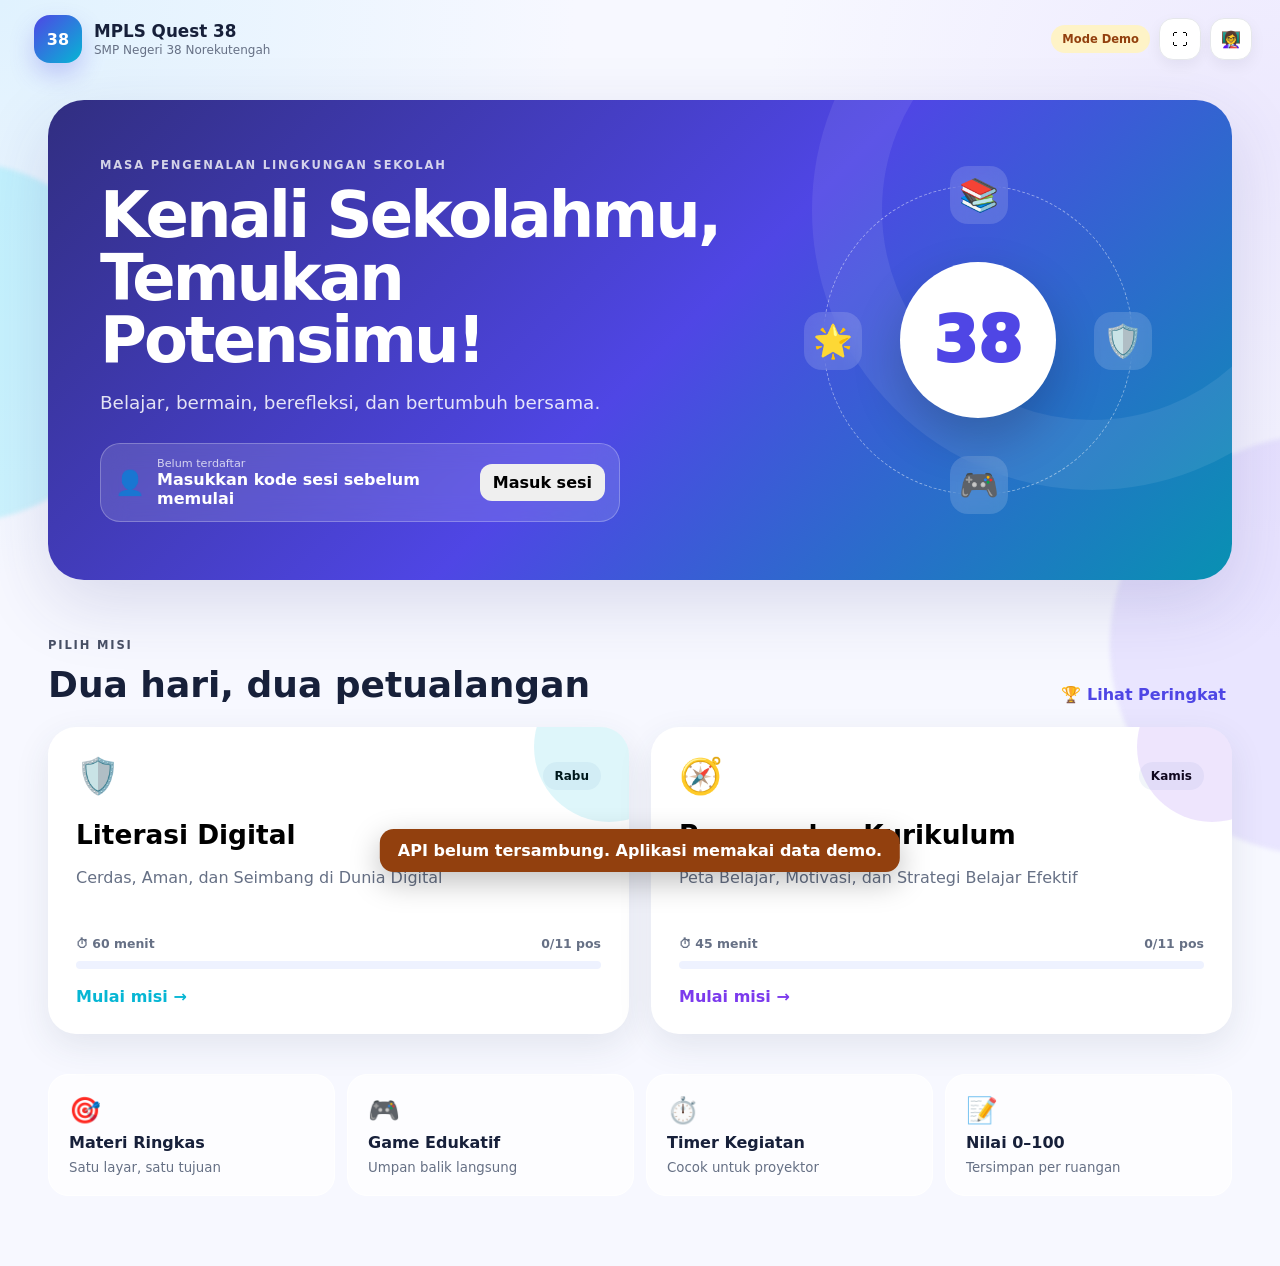
==== index.html @ 8d7bd245 "Add files via upload" ====
<!doctype html>
<html lang="id">
<head>
  <meta charset="utf-8">
  <meta name="viewport" content="width=device-width,initial-scale=1,viewport-fit=cover">
  <meta name="theme-color" content="#4f46e5">
  <meta name="description" content="Aplikasi interaktif MPLS: Literasi Digital dan Pengenalan Kurikulum.">
  <title>MPLS Quest 38</title>
  <link rel="manifest" href="./manifest.webmanifest">
  <link rel="stylesheet" href="./assets/style.css">
</head>
<body>
  <div class="ambient ambient-one"></div><div class="ambient ambient-two"></div>
  <header class="topbar">
    <button class="brand" id="homeButton" aria-label="Kembali ke beranda">
      <span class="brand-mark">38</span>
      <span><strong id="brandTitle">MPLS Quest 38</strong><small id="brandSchool">SMP Negeri 38</small></span>
    </button>
    <nav class="top-actions" aria-label="Aksi aplikasi">
      <span id="connectionBadge" class="connection demo">Mode Demo</span>
      <button class="icon-btn" id="fullscreenButton" title="Layar penuh" aria-label="Layar penuh">⛶</button>
      <button class="icon-btn" id="teacherButton" title="Panel guru" aria-label="Panel guru">👩‍🏫</button>
    </nav>
  </header>

  <main id="app" class="app-shell" aria-live="polite"></main>

  <aside id="timerDock" class="timer-dock hidden" aria-label="Timer kegiatan">
    <div><small>TIMER</small><strong id="timerDisplay">00:00</strong></div>
    <button id="timerToggle" class="timer-btn">Mulai</button>
    <button id="timerReset" class="timer-btn ghost">Ulang</button>
    <button id="timerClose" class="timer-close" aria-label="Tutup timer">×</button>
  </aside>

  <div id="modal" class="modal-backdrop hidden" role="dialog" aria-modal="true">
    <section class="modal-card">
      <button class="modal-close" id="modalClose" aria-label="Tutup">×</button>
      <div id="modalContent"></div>
    </section>
  </div>

  <div id="toast" class="toast hidden" role="status"></div>

  <script src="./js/config.js"></script>
  <script src="./js/fallback-data.js"></script>
  <script src="./js/api.js"></script>
  <script src="./js/app.js"></script>
</body>
</html>
---- assets/style.css ----
:root{--ink:#17203a;--muted:#667085;--paper:#f7f8ff;--white:#fff;--primary:#4f46e5;--cyan:#06b6d4;--orange:#f59e0b;--pink:#ec4899;--green:#10b981;--red:#ef4444;--violet:#7c3aed;--shadow:0 24px 70px rgba(48,46,129,.15);--radius:28px}*{box-sizing:border-box}html{scroll-behavior:smooth}body{margin:0;min-height:100vh;font-family:Inter,Poppins,ui-sans-serif,system-ui,-apple-system,"Segoe UI",sans-serif;color:var(--ink);background:radial-gradient(circle at 0 0,#e0f2fe 0,transparent 32%),radial-gradient(circle at 100% 10%,#ede9fe 0,transparent 30%),var(--paper);overflow-x:hidden}.ambient{position:fixed;border-radius:999px;filter:blur(2px);opacity:.28;pointer-events:none;z-index:-1}.ambient-one{width:360px;height:360px;background:#67e8f9;top:18%;left:-220px}.ambient-two{width:420px;height:420px;background:#c4b5fd;right:-250px;bottom:5%}button,input,textarea,select{font:inherit}.topbar{height:78px;max-width:1280px;margin:auto;padding:12px 28px;display:flex;align-items:center;justify-content:space-between;position:relative;z-index:10}.brand{border:0;background:transparent;display:flex;align-items:center;gap:12px;color:var(--ink);cursor:pointer;text-align:left}.brand-mark{display:grid;place-items:center;width:48px;height:48px;border-radius:16px;background:linear-gradient(135deg,#4f46e5,#06b6d4);color:#fff;font-weight:900;box-shadow:0 12px 25px rgba(79,70,229,.25)}.brand strong,.brand small{display:block}.brand strong{font-size:1.05rem}.brand small{color:var(--muted);font-size:.75rem;margin-top:2px}.top-actions{display:flex;align-items:center;gap:9px}.icon-btn{width:42px;height:42px;border-radius:14px;border:1px solid #e5e7eb;background:#fff;cursor:pointer;box-shadow:0 6px 16px rgba(15,23,42,.06)}.connection{padding:7px 11px;border-radius:999px;font-size:.72rem;font-weight:800}.connection.live{background:#d1fae5;color:#047857}.connection.demo{background:#fef3c7;color:#92400e}.app-shell{max-width:1240px;margin:auto;padding:22px 28px 70px}.hero{min-height:480px;border-radius:36px;padding:52px;display:grid;grid-template-columns:1.25fr .75fr;align-items:center;background:linear-gradient(135deg,#312e81 0%,#4f46e5 52%,#0891b2 100%);color:#fff;box-shadow:var(--shadow);position:relative;overflow:hidden}.hero:before{content:"";position:absolute;width:420px;height:420px;border:70px solid rgba(255,255,255,.08);border-radius:50%;right:-140px;top:-170px}.hero-copy{position:relative;z-index:2}.eyebrow{display:block;font-size:.72rem;letter-spacing:.16em;font-weight:900;opacity:.78;margin-bottom:12px}.hero h1{font-size:clamp(2.5rem,5vw,5rem);line-height:.98;max-width:740px;margin:0 0 20px;letter-spacing:-.045em}.hero-copy>p{font-size:1.15rem;opacity:.86;max-width:620px}.student-chip{margin-top:30px;max-width:520px;display:flex;align-items:center;gap:12px;padding:13px 14px;background:rgba(255,255,255,.13);border:1px solid rgba(255,255,255,.25);border-radius:20px;backdrop-filter:blur(12px)}.student-chip>span{font-size:1.5rem}.student-chip div{flex:1}.student-chip small,.student-chip strong{display:block}.student-chip small{opacity:.75;font-size:.7rem}.student-chip button{border:0;border-radius:12px;padding:9px 13px;font-weight:800;cursor:pointer}.hero-orbit{width:310px;height:310px;border:1px dashed rgba(255,255,255,.45);border-radius:50%;position:relative;margin:auto;animation:float 5s ease-in-out infinite}.orbit-core{position:absolute;inset:76px;display:grid;place-items:center;border-radius:50%;background:#fff;color:#4f46e5;font-size:4rem;font-weight:1000;box-shadow:0 20px 50px rgba(0,0,0,.2)}.hero-orbit>span{position:absolute;font-size:2rem;background:rgba(255,255,255,.15);width:58px;height:58px;display:grid;place-items:center;border-radius:18px;backdrop-filter:blur(8px)}.hero-orbit>span:nth-child(1){top:-20px;left:126px}.hero-orbit>span:nth-child(2){right:-20px;top:126px}.hero-orbit>span:nth-child(3){bottom:-20px;left:126px}.hero-orbit>span:nth-child(4){left:-20px;top:126px}@keyframes float{50%{transform:translateY(-10px) rotate(2deg)}}.section-block{padding:58px 0 30px}.section-heading{display:flex;align-items:end;justify-content:space-between;gap:20px;margin-bottom:22px}.section-heading h2{font-size:2.25rem;margin:0}.text-btn,.back-btn{border:0;background:transparent;font-weight:850;color:var(--primary);cursor:pointer}.session-grid{display:grid;grid-template-columns:repeat(2,minmax(0,1fr));gap:22px}.session-card{position:relative;border:0;text-align:left;padding:28px;border-radius:28px;background:#fff;box-shadow:0 12px 35px rgba(51,65,85,.1);cursor:pointer;transition:.25s transform,.25s box-shadow;overflow:hidden}.session-card:after{content:"";position:absolute;width:150px;height:150px;border-radius:50%;background:var(--card-accent,#c4b5fd);opacity:.13;right:-55px;top:-55px}.session-card:hover{transform:translateY(-7px);box-shadow:0 24px 50px rgba(51,65,85,.16)}.session-top{display:flex;justify-content:space-between;align-items:center}.session-icon{font-size:2.2rem}.day-pill{padding:7px 12px;background:#f1f5f9;border-radius:999px;font-weight:850;font-size:.75rem}.session-card h3{font-size:1.65rem;margin:22px 0 7px}.session-card p{color:var(--muted);min-height:48px;line-height:1.55}.session-meta{display:flex;justify-content:space-between;color:var(--muted);font-size:.78rem;font-weight:750;margin-top:22px}.progress{height:8px;background:#eef2ff;border-radius:999px;overflow:hidden;margin:10px 0 18px}.progress i,.quiz-progress i{display:block;height:100%;background:var(--card-accent,var(--primary));border-radius:999px}.card-cta{font-weight:900;color:var(--card-accent,var(--primary))}.accent-cyan{--card-accent:#06b6d4}.accent-violet{--card-accent:#7c3aed}.accent-blue{--card-accent:#3b82f6}.accent-orange{--card-accent:#f59e0b}.accent-pink{--card-accent:#ec4899}.accent-green{--card-accent:#10b981}.accent-red{--card-accent:#ef4444}.feature-strip{display:grid;grid-template-columns:repeat(4,1fr);gap:12px;margin-top:10px}.feature-strip article{background:rgba(255,255,255,.72);border:1px solid #fff;padding:20px;border-radius:20px}.feature-strip article span{font-size:1.6rem}.feature-strip strong,.feature-strip small{display:block;margin-top:8px}.feature-strip small{color:var(--muted)}.session-header{padding:30px 34px;border-radius:28px;background:linear-gradient(135deg,#fff,rgba(255,255,255,.65));border:1px solid #fff;box-shadow:0 14px 40px rgba(51,65,85,.09);display:grid;grid-template-columns:130px 1fr 100px;align-items:center;gap:25px;border-left:8px solid var(--card-accent)}.session-header h1{margin:0;font-size:2.4rem}.session-header p{margin:8px 0 0;color:var(--muted)}.session-score{text-align:right}.session-score small,.session-score strong{display:block}.session-score strong{font-size:2rem;color:var(--card-accent)}.journey-layout{display:grid;grid-template-columns:250px 1fr;gap:28px;margin-top:28px}.step-rail{display:flex;flex-direction:column;gap:8px;max-height:calc(100vh - 170px);overflow:auto;padding-right:8px;position:sticky;top:90px;align-self:start}.rail-step{border:0;background:transparent;display:grid;grid-template-columns:34px 1fr;align-items:center;gap:10px;text-align:left;color:var(--muted);cursor:pointer;padding:7px;border-radius:13px}.rail-step span{width:32px;height:32px;display:grid;place-items:center;border-radius:12px;background:#e2e8f0;font-weight:900}.rail-step small{white-space:nowrap;overflow:hidden;text-overflow:ellipsis}.rail-step.active{background:#fff;color:var(--ink);font-weight:850;box-shadow:0 7px 22px rgba(51,65,85,.08)}.rail-step.active span{background:var(--primary);color:#fff}.rail-step.done span{background:#d1fae5;color:#047857}.content-card{min-height:520px;background:#fff;border-radius:32px;padding:42px;box-shadow:var(--shadow);border-top:9px solid var(--card-accent);position:relative;overflow:hidden}.content-card:after{content:"";position:absolute;width:260px;height:260px;border-radius:50%;background:var(--card-accent);opacity:.055;right:-120px;bottom:-120px}.content-kicker{display:flex;align-items:center;gap:12px;color:var(--card-accent);font-size:.72rem;letter-spacing:.13em;font-weight:900}.content-icon{font-size:2rem}.duration-btn{margin-left:auto;border:0;background:#f8fafc;border-radius:12px;padding:9px 12px;color:var(--muted);cursor:pointer;letter-spacing:0;font-weight:800}.content-card h2{font-size:clamp(2rem,4vw,3.5rem);letter-spacing:-.035em;margin:26px 0 22px;max-width:850px}.content-body{font-size:1.08rem;line-height:1.75;color:#344054;max-width:900px;position:relative;z-index:2}.content-body ul{padding-left:1.2em;display:grid;gap:12px}.content-body li::marker{color:var(--card-accent)}.definition{padding:12px 14px;border-radius:14px;background:#f8fafc}.primary-action,.secondary-action{display:inline-flex;align-items:center;justify-content:center;gap:10px;border:0;border-radius:16px;padding:14px 19px;font-weight:900;cursor:pointer;text-decoration:none}.primary-action{background:linear-gradient(135deg,var(--card-accent,var(--primary)),var(--primary));color:#fff;box-shadow:0 12px 25px rgba(79,70,229,.2);margin-top:24px}.secondary-action{background:#eef2ff;color:#4338ca;margin-top:15px}.step-nav{display:flex;justify-content:space-between;align-items:center;padding:20px 6px}.step-nav button{border:1px solid #e2e8f0;background:#fff;border-radius:14px;padding:11px 16px;font-weight:850;cursor:pointer}.step-nav button:last-child{background:var(--primary);color:#fff}.step-nav button:disabled{opacity:.35;cursor:not-allowed}.step-nav span{font-size:.78rem;color:var(--muted)}.modal-backdrop{position:fixed;inset:0;background:rgba(15,23,42,.62);backdrop-filter:blur(9px);display:grid;place-items:center;padding:20px;z-index:50}.hidden{display:none!important}.modal-card{position:relative;width:min(760px,100%);max-height:90vh;overflow:auto;background:#fff;border-radius:30px;padding:36px;box-shadow:0 30px 100px rgba(0,0,0,.3)}.modal-close{position:absolute;right:16px;top:14px;width:38px;height:38px;border:0;border-radius:12px;background:#f1f5f9;font-size:1.5rem;cursor:pointer}.modal-card h2{font-size:2rem;margin:5px 0 12px}.modal-card p{color:var(--muted);line-height:1.6}.form-stack{display:grid;gap:16px;margin-top:22px}.form-stack label{display:grid;gap:7px;font-weight:800;font-size:.88rem}.form-stack input,.form-stack textarea,.form-stack select{width:100%;border:1px solid #dbe2ea;border-radius:14px;padding:12px 13px;color:var(--ink);background:#fff}.form-stack input:focus,.form-stack textarea:focus,.form-stack select:focus{outline:3px solid #c7d2fe;border-color:#6366f1}.form-stack .primary-action{width:100%}.prompt-display{font-size:clamp(1.5rem,4vw,2.5rem);font-weight:850;line-height:1.25;padding:34px;border-radius:24px;background:linear-gradient(135deg,#eef2ff,#ecfeff);margin:20px 0}.check-list{display:grid;gap:10px;margin:20px 0}.check-list label{display:flex;align-items:center;gap:12px;padding:14px;border:1px solid #e2e8f0;border-radius:15px}.check-list input{width:20px;height:20px}.three-grid{display:grid;grid-template-columns:repeat(3,1fr);gap:12px;margin:20px 0}.three-grid article{padding:20px;border-radius:20px;background:#f8fafc;border:1px solid #e2e8f0}.three-grid article>span{font-size:2rem}.three-grid h3{margin:12px 0 6px}.three-grid small{display:block;color:#475569;line-height:1.45}.big-emoji{font-size:4rem;margin:8px}.celebrate,.mission-random{text-align:center;padding:10px 4px}.celebrate .primary-action,.mission-random .primary-action{width:auto}.rubric-grid{display:grid;grid-template-columns:repeat(4,1fr);gap:10px;margin:24px 0}.rubric-grid article{display:grid;text-align:center;padding:20px 10px;border-radius:18px;background:#f8fafc}.rubric-grid strong{font-size:1.7rem;color:var(--primary)}.note{padding:13px 15px;background:#fffbeb;border-left:4px solid #f59e0b;border-radius:10px;font-size:.88rem}.goal-card{padding:26px;border-radius:24px;background:linear-gradient(135deg,#312e81,#7c3aed);color:#fff}.goal-card p,.goal-card small{color:rgba(255,255,255,.84)}.quiz-shell{min-height:calc(100vh - 130px);display:grid;align-content:center;gap:20px}.quiz-top{display:grid;grid-template-columns:110px 1fr 50px;align-items:center;gap:15px}.quiz-progress{height:10px;background:#e2e8f0;border-radius:99px;overflow:hidden}.quiz-progress i{background:var(--card-accent)}.quiz-card{background:#fff;border-radius:30px;padding:40px;box-shadow:var(--shadow);border-top:9px solid var(--card-accent)}.quiz-card h2{font-size:clamp(1.8rem,4vw,3rem);margin:12px 0 28px}.option-grid{display:grid;grid-template-columns:repeat(2,1fr);gap:12px}.option-grid.compact{grid-template-columns:1fr}.option-btn{border:2px solid #e2e8f0;background:#fff;border-radius:18px;padding:16px;display:flex;align-items:center;gap:13px;text-align:left;cursor:pointer;font-weight:750;transition:.15s}.option-btn:hover{border-color:#818cf8;transform:translateY(-2px)}.option-btn span{flex:0 0 35px;height:35px;border-radius:11px;background:#eef2ff;color:#4338ca;display:grid;place-items:center;font-weight:950}.option-btn.correct{border-color:#10b981;background:#ecfdf5}.option-btn.wrong{border-color:#ef4444;background:#fef2f2}.feedback{margin-top:22px;padding:18px;border-radius:18px}.feedback.good{background:#ecfdf5}.feedback.try{background:#fff7ed}.feedback p{margin:6px 0}.quiz-score{text-align:center}.result-screen{min-height:calc(100vh - 150px);display:grid;place-items:center;align-content:center;text-align:center}.result-ring{width:190px;height:190px;border-radius:50%;display:grid;place-items:center;background:conic-gradient(#4f46e5 calc(var(--score)*1%),#e2e8f0 0);position:relative;margin-bottom:24px}.result-ring:after{content:"";position:absolute;inset:16px;background:var(--paper);border-radius:50%}.result-ring strong{z-index:1;font-size:2.3rem}.result-screen h1{font-size:3rem;margin:8px}.result-screen p{max-width:620px;color:var(--muted);font-size:1.05rem}.result-actions{display:flex;gap:10px}.leaderboard{list-style:none;margin:20px 0;padding:0;display:grid;gap:8px}.leaderboard li{display:grid;grid-template-columns:48px 1fr auto;align-items:center;gap:10px;padding:13px;border-radius:15px;background:#f8fafc}.leaderboard .rank{font-size:1.3rem;text-align:center}.leaderboard strong,.leaderboard small{display:block}.leaderboard small{color:var(--muted)}.empty-state{text-align:center;padding:30px}.loading-box{padding:40px;text-align:center;color:var(--muted)}.teacher-tabs{display:flex;gap:8px;margin:18px 0}.teacher-tabs button{border:0;padding:10px 14px;border-radius:12px;font-weight:850;cursor:pointer}.teacher-tabs button.active{background:var(--primary);color:#fff}.teacher-table{display:grid;gap:5px}.teacher-table .tr{display:grid;grid-template-columns:38px 1fr 100px 60px;align-items:center;gap:8px;padding:10px;border-radius:12px;background:#f8fafc}.teacher-table .head{font-size:.75rem;font-weight:900;background:#eef2ff}.teacher-table small{display:block;color:var(--muted)}.timer-dock{position:fixed;right:24px;bottom:24px;z-index:40;display:flex;align-items:center;gap:10px;padding:12px 14px;border-radius:22px;background:#111827;color:#fff;box-shadow:0 20px 50px rgba(0,0,0,.25)}.timer-dock div{min-width:85px}.timer-dock small,.timer-dock strong{display:block}.timer-dock small{font-size:.6rem;letter-spacing:.15em;opacity:.6}.timer-dock strong{font-size:1.45rem}.timer-btn{border:0;border-radius:12px;padding:10px 12px;font-weight:900;cursor:pointer}.timer-btn.ghost{background:#374151;color:#fff}.timer-close{background:transparent;border:0;color:#fff;font-size:1.4rem}.timer-dock.urgent{background:#991b1b;animation:pulse 1s infinite}@keyframes pulse{50%{transform:scale(1.025)}}.toast{position:fixed;left:50%;bottom:28px;transform:translateX(-50%);z-index:80;padding:12px 18px;border-radius:14px;background:#111827;color:#fff;box-shadow:0 10px 30px rgba(0,0,0,.25);font-weight:750}.toast.success{background:#047857}.toast.error{background:#b91c1c}.toast.warning{background:#92400e}.fatal{text-align:center;padding:100px 20px}.fatal span{font-size:4rem}.fatal button{border:0;background:var(--primary);color:#fff;padding:12px 18px;border-radius:14px}@media(max-width:900px){.hero{grid-template-columns:1fr;padding:34px}.hero-orbit{display:none}.session-grid{grid-template-columns:1fr}.feature-strip{grid-template-columns:repeat(2,1fr)}.journey-layout{grid-template-columns:1fr}.step-rail{position:static;flex-direction:row;max-height:none;overflow:auto}.rail-step{min-width:55px;display:block;text-align:center}.rail-step small{display:none}.session-header{grid-template-columns:1fr auto}.session-header .back-btn{grid-column:1/-1;text-align:left}.session-score{grid-column:2}.three-grid,.rubric-grid{grid-template-columns:repeat(2,1fr)}}@media(max-width:600px){.topbar{padding:10px 14px}.connection{display:none}.app-shell{padding:12px 14px 80px}.hero{min-height:auto;padding:30px 24px;border-radius:26px}.hero h1{font-size:2.8rem}.student-chip{align-items:flex-start}.section-heading{align-items:start;flex-direction:column}.section-heading h2{font-size:1.8rem}.feature-strip{grid-template-columns:1fr 1fr}.session-header{padding:22px;border-radius:22px}.session-header h1{font-size:1.9rem}.content-card{min-height:500px;padding:28px 22px;border-radius:24px}.content-card h2{font-size:2.25rem}.content-kicker{flex-wrap:wrap}.duration-btn{margin-left:0}.option-grid{grid-template-columns:1fr}.quiz-card{padding:26px 20px}.quiz-top{grid-template-columns:80px 1fr 35px}.modal-card{padding:30px 20px}.three-grid,.rubric-grid{grid-template-columns:1fr}.result-actions{flex-direction:column}.teacher-table .tr{grid-template-columns:30px 1fr 50px}.teacher-table .tr span:nth-child(3){display:none}.timer-dock{right:12px;bottom:12px;left:12px;justify-content:center}}
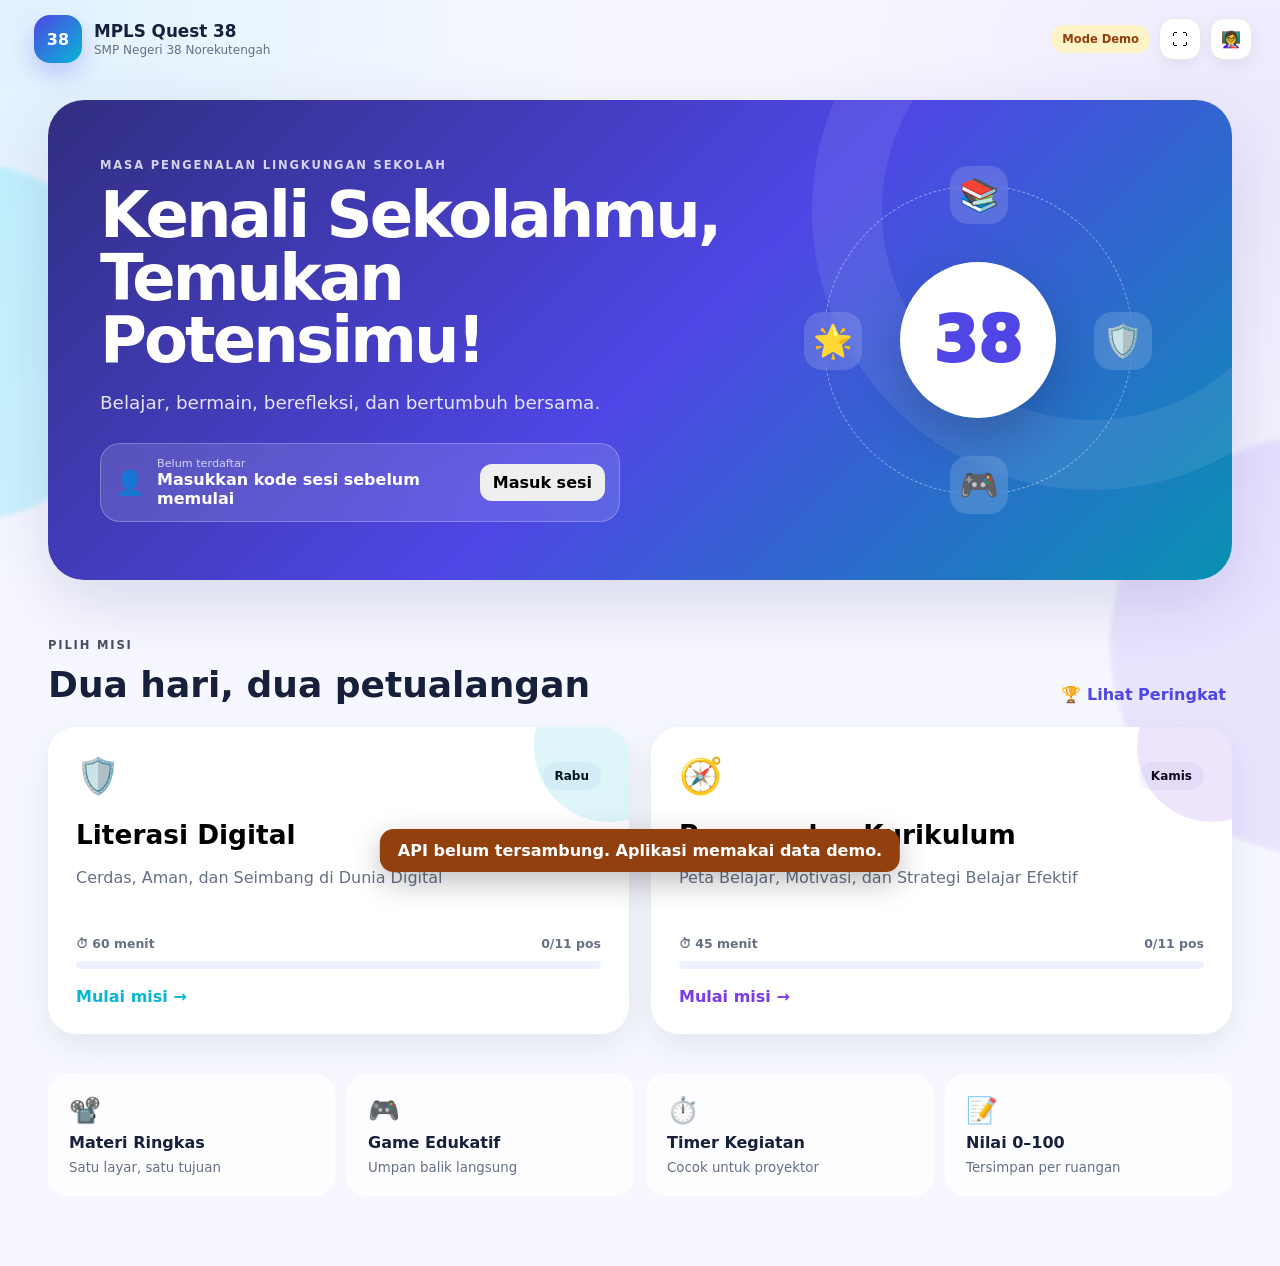
==== commit 6194400b: "Pembaruan penilaian dan poster v1.4" ====
--- a/index.html
+++ b/index.html
@@ -44,6 +44,7 @@
   <script src="./js/config.js"></script>
   <script src="./js/fallback-data.js"></script>
   <script src="./js/api.js"></script>
+  <script src="./js/presentation-data.js"></script>
   <script src="./js/app.js"></script>
 </body>
 </html>
--- a/assets/style.css
+++ b/assets/style.css
@@ -1 +1,23 @@
 :root{--ink:#17203a;--muted:#667085;--paper:#f7f8ff;--white:#fff;--primary:#4f46e5;--cyan:#06b6d4;--orange:#f59e0b;--pink:#ec4899;--green:#10b981;--red:#ef4444;--violet:#7c3aed;--shadow:0 24px 70px rgba(48,46,129,.15);--radius:28px}*{box-sizing:border-box}html{scroll-behavior:smooth}body{margin:0;min-height:100vh;font-family:Inter,Poppins,ui-sans-serif,system-ui,-apple-system,"Segoe UI",sans-serif;color:var(--ink);background:radial-gradient(circle at 0 0,#e0f2fe 0,transparent 32%),radial-gradient(circle at 100% 10%,#ede9fe 0,transparent 30%),var(--paper);overflow-x:hidden}.ambient{position:fixed;border-radius:999px;filter:blur(2px);opacity:.28;pointer-events:none;z-index:-1}.ambient-one{width:360px;height:360px;background:#67e8f9;top:18%;left:-220px}.ambient-two{width:420px;height:420px;background:#c4b5fd;right:-250px;bottom:5%}button,input,textarea,select{font:inherit}.topbar{height:78px;max-width:1280px;margin:auto;padding:12px 28px;display:flex;align-items:center;justify-content:space-between;position:relative;z-index:10}.brand{border:0;background:transparent;display:flex;align-items:center;gap:12px;color:var(--ink);cursor:pointer;text-align:left}.brand-mark{display:grid;place-items:center;width:48px;height:48px;border-radius:16px;background:linear-gradient(135deg,#4f46e5,#06b6d4);color:#fff;font-weight:900;box-shadow:0 12px 25px rgba(79,70,229,.25)}.brand strong,.brand small{display:block}.brand strong{font-size:1.05rem}.brand small{color:var(--muted);font-size:.75rem;margin-top:2px}.top-actions{display:flex;align-items:center;gap:9px}.icon-btn{width:42px;height:42px;border-radius:14px;border:1px solid #e5e7eb;background:#fff;cursor:pointer;box-shadow:0 6px 16px rgba(15,23,42,.06)}.connection{padding:7px 11px;border-radius:999px;font-size:.72rem;font-weight:800}.connection.live{background:#d1fae5;color:#047857}.connection.demo{background:#fef3c7;color:#92400e}.app-shell{max-width:1240px;margin:auto;padding:22px 28px 70px}.hero{min-height:480px;border-radius:36px;padding:52px;display:grid;grid-template-columns:1.25fr .75fr;align-items:center;background:linear-gradient(135deg,#312e81 0%,#4f46e5 52%,#0891b2 100%);color:#fff;box-shadow:var(--shadow);position:relative;overflow:hidden}.hero:before{content:"";position:absolute;width:420px;height:420px;border:70px solid rgba(255,255,255,.08);border-radius:50%;right:-140px;top:-170px}.hero-copy{position:relative;z-index:2}.eyebrow{display:block;font-size:.72rem;letter-spacing:.16em;font-weight:900;opacity:.78;margin-bottom:12px}.hero h1{font-size:clamp(2.5rem,5vw,5rem);line-height:.98;max-width:740px;margin:0 0 20px;letter-spacing:-.045em}.hero-copy>p{font-size:1.15rem;opacity:.86;max-width:620px}.student-chip{margin-top:30px;max-width:520px;display:flex;align-items:center;gap:12px;padding:13px 14px;background:rgba(255,255,255,.13);border:1px solid rgba(255,255,255,.25);border-radius:20px;backdrop-filter:blur(12px)}.student-chip>span{font-size:1.5rem}.student-chip div{flex:1}.student-chip small,.student-chip strong{display:block}.student-chip small{opacity:.75;font-size:.7rem}.student-chip button{border:0;border-radius:12px;padding:9px 13px;font-weight:800;cursor:pointer}.hero-orbit{width:310px;height:310px;border:1px dashed rgba(255,255,255,.45);border-radius:50%;position:relative;margin:auto;animation:float 5s ease-in-out infinite}.orbit-core{position:absolute;inset:76px;display:grid;place-items:center;border-radius:50%;background:#fff;color:#4f46e5;font-size:4rem;font-weight:1000;box-shadow:0 20px 50px rgba(0,0,0,.2)}.hero-orbit>span{position:absolute;font-size:2rem;background:rgba(255,255,255,.15);width:58px;height:58px;display:grid;place-items:center;border-radius:18px;backdrop-filter:blur(8px)}.hero-orbit>span:nth-child(1){top:-20px;left:126px}.hero-orbit>span:nth-child(2){right:-20px;top:126px}.hero-orbit>span:nth-child(3){bottom:-20px;left:126px}.hero-orbit>span:nth-child(4){left:-20px;top:126px}@keyframes float{50%{transform:translateY(-10px) rotate(2deg)}}.section-block{padding:58px 0 30px}.section-heading{display:flex;align-items:end;justify-content:space-between;gap:20px;margin-bottom:22px}.section-heading h2{font-size:2.25rem;margin:0}.text-btn,.back-btn{border:0;background:transparent;font-weight:850;color:var(--primary);cursor:pointer}.session-grid{display:grid;grid-template-columns:repeat(2,minmax(0,1fr));gap:22px}.session-card{position:relative;border:0;text-align:left;padding:28px;border-radius:28px;background:#fff;box-shadow:0 12px 35px rgba(51,65,85,.1);cursor:pointer;transition:.25s transform,.25s box-shadow;overflow:hidden}.session-card:after{content:"";position:absolute;width:150px;height:150px;border-radius:50%;background:var(--card-accent,#c4b5fd);opacity:.13;right:-55px;top:-55px}.session-card:hover{transform:translateY(-7px);box-shadow:0 24px 50px rgba(51,65,85,.16)}.session-top{display:flex;justify-content:space-between;align-items:center}.session-icon{font-size:2.2rem}.day-pill{padding:7px 12px;background:#f1f5f9;border-radius:999px;font-weight:850;font-size:.75rem}.session-card h3{font-size:1.65rem;margin:22px 0 7px}.session-card p{color:var(--muted);min-height:48px;line-height:1.55}.session-meta{display:flex;justify-content:space-between;color:var(--muted);font-size:.78rem;font-weight:750;margin-top:22px}.progress{height:8px;background:#eef2ff;border-radius:999px;overflow:hidden;margin:10px 0 18px}.progress i,.quiz-progress i{display:block;height:100%;background:var(--card-accent,var(--primary));border-radius:999px}.card-cta{font-weight:900;color:var(--card-accent,var(--primary))}.accent-cyan{--card-accent:#06b6d4}.accent-violet{--card-accent:#7c3aed}.accent-blue{--card-accent:#3b82f6}.accent-orange{--card-accent:#f59e0b}.accent-pink{--card-accent:#ec4899}.accent-green{--card-accent:#10b981}.accent-red{--card-accent:#ef4444}.feature-strip{display:grid;grid-template-columns:repeat(4,1fr);gap:12px;margin-top:10px}.feature-strip article{background:rgba(255,255,255,.72);border:1px solid #fff;padding:20px;border-radius:20px}.feature-strip article span{font-size:1.6rem}.feature-strip strong,.feature-strip small{display:block;margin-top:8px}.feature-strip small{color:var(--muted)}.session-header{padding:30px 34px;border-radius:28px;background:linear-gradient(135deg,#fff,rgba(255,255,255,.65));border:1px solid #fff;box-shadow:0 14px 40px rgba(51,65,85,.09);display:grid;grid-template-columns:130px 1fr 100px;align-items:center;gap:25px;border-left:8px solid var(--card-accent)}.session-header h1{margin:0;font-size:2.4rem}.session-header p{margin:8px 0 0;color:var(--muted)}.session-score{text-align:right}.session-score small,.session-score strong{display:block}.session-score strong{font-size:2rem;color:var(--card-accent)}.journey-layout{display:grid;grid-template-columns:250px 1fr;gap:28px;margin-top:28px}.step-rail{display:flex;flex-direction:column;gap:8px;max-height:calc(100vh - 170px);overflow:auto;padding-right:8px;position:sticky;top:90px;align-self:start}.rail-step{border:0;background:transparent;display:grid;grid-template-columns:34px 1fr;align-items:center;gap:10px;text-align:left;color:var(--muted);cursor:pointer;padding:7px;border-radius:13px}.rail-step span{width:32px;height:32px;display:grid;place-items:center;border-radius:12px;background:#e2e8f0;font-weight:900}.rail-step small{white-space:nowrap;overflow:hidden;text-overflow:ellipsis}.rail-step.active{background:#fff;color:var(--ink);font-weight:850;box-shadow:0 7px 22px rgba(51,65,85,.08)}.rail-step.active span{background:var(--primary);color:#fff}.rail-step.done span{background:#d1fae5;color:#047857}.content-card{min-height:520px;background:#fff;border-radius:32px;padding:42px;box-shadow:var(--shadow);border-top:9px solid var(--card-accent);position:relative;overflow:hidden}.content-card:after{content:"";position:absolute;width:260px;height:260px;border-radius:50%;background:var(--card-accent);opacity:.055;right:-120px;bottom:-120px}.content-kicker{display:flex;align-items:center;gap:12px;color:var(--card-accent);font-size:.72rem;letter-spacing:.13em;font-weight:900}.content-icon{font-size:2rem}.duration-btn{margin-left:auto;border:0;background:#f8fafc;border-radius:12px;padding:9px 12px;color:var(--muted);cursor:pointer;letter-spacing:0;font-weight:800}.content-card h2{font-size:clamp(2rem,4vw,3.5rem);letter-spacing:-.035em;margin:26px 0 22px;max-width:850px}.content-body{font-size:1.08rem;line-height:1.75;color:#344054;max-width:900px;position:relative;z-index:2}.content-body ul{padding-left:1.2em;display:grid;gap:12px}.content-body li::marker{color:var(--card-accent)}.definition{padding:12px 14px;border-radius:14px;background:#f8fafc}.primary-action,.secondary-action{display:inline-flex;align-items:center;justify-content:center;gap:10px;border:0;border-radius:16px;padding:14px 19px;font-weight:900;cursor:pointer;text-decoration:none}.primary-action{background:linear-gradient(135deg,var(--card-accent,var(--primary)),var(--primary));color:#fff;box-shadow:0 12px 25px rgba(79,70,229,.2);margin-top:24px}.secondary-action{background:#eef2ff;color:#4338ca;margin-top:15px}.step-nav{display:flex;justify-content:space-between;align-items:center;padding:20px 6px}.step-nav button{border:1px solid #e2e8f0;background:#fff;border-radius:14px;padding:11px 16px;font-weight:850;cursor:pointer}.step-nav button:last-child{background:var(--primary);color:#fff}.step-nav button:disabled{opacity:.35;cursor:not-allowed}.step-nav span{font-size:.78rem;color:var(--muted)}.modal-backdrop{position:fixed;inset:0;background:rgba(15,23,42,.62);backdrop-filter:blur(9px);display:grid;place-items:center;padding:20px;z-index:50}.hidden{display:none!important}.modal-card{position:relative;width:min(760px,100%);max-height:90vh;overflow:auto;background:#fff;border-radius:30px;padding:36px;box-shadow:0 30px 100px rgba(0,0,0,.3)}.modal-close{position:absolute;right:16px;top:14px;width:38px;height:38px;border:0;border-radius:12px;background:#f1f5f9;font-size:1.5rem;cursor:pointer}.modal-card h2{font-size:2rem;margin:5px 0 12px}.modal-card p{color:var(--muted);line-height:1.6}.form-stack{display:grid;gap:16px;margin-top:22px}.form-stack label{display:grid;gap:7px;font-weight:800;font-size:.88rem}.form-stack input,.form-stack textarea,.form-stack select{width:100%;border:1px solid #dbe2ea;border-radius:14px;padding:12px 13px;color:var(--ink);background:#fff}.form-stack input:focus,.form-stack textarea:focus,.form-stack select:focus{outline:3px solid #c7d2fe;border-color:#6366f1}.form-stack .primary-action{width:100%}.prompt-display{font-size:clamp(1.5rem,4vw,2.5rem);font-weight:850;line-height:1.25;padding:34px;border-radius:24px;background:linear-gradient(135deg,#eef2ff,#ecfeff);margin:20px 0}.check-list{display:grid;gap:10px;margin:20px 0}.check-list label{display:flex;align-items:center;gap:12px;padding:14px;border:1px solid #e2e8f0;border-radius:15px}.check-list input{width:20px;height:20px}.three-grid{display:grid;grid-template-columns:repeat(3,1fr);gap:12px;margin:20px 0}.three-grid article{padding:20px;border-radius:20px;background:#f8fafc;border:1px solid #e2e8f0}.three-grid article>span{font-size:2rem}.three-grid h3{margin:12px 0 6px}.three-grid small{display:block;color:#475569;line-height:1.45}.big-emoji{font-size:4rem;margin:8px}.celebrate,.mission-random{text-align:center;padding:10px 4px}.celebrate .primary-action,.mission-random .primary-action{width:auto}.rubric-grid{display:grid;grid-template-columns:repeat(4,1fr);gap:10px;margin:24px 0}.rubric-grid article{display:grid;text-align:center;padding:20px 10px;border-radius:18px;background:#f8fafc}.rubric-grid strong{font-size:1.7rem;color:var(--primary)}.note{padding:13px 15px;background:#fffbeb;border-left:4px solid #f59e0b;border-radius:10px;font-size:.88rem}.goal-card{padding:26px;border-radius:24px;background:linear-gradient(135deg,#312e81,#7c3aed);color:#fff}.goal-card p,.goal-card small{color:rgba(255,255,255,.84)}.quiz-shell{min-height:calc(100vh - 130px);display:grid;align-content:center;gap:20px}.quiz-top{display:grid;grid-template-columns:110px 1fr 50px;align-items:center;gap:15px}.quiz-progress{height:10px;background:#e2e8f0;border-radius:99px;overflow:hidden}.quiz-progress i{background:var(--card-accent)}.quiz-card{background:#fff;border-radius:30px;padding:40px;box-shadow:var(--shadow);border-top:9px solid var(--card-accent)}.quiz-card h2{font-size:clamp(1.8rem,4vw,3rem);margin:12px 0 28px}.option-grid{display:grid;grid-template-columns:repeat(2,1fr);gap:12px}.option-grid.compact{grid-template-columns:1fr}.option-btn{border:2px solid #e2e8f0;background:#fff;border-radius:18px;padding:16px;display:flex;align-items:center;gap:13px;text-align:left;cursor:pointer;font-weight:750;transition:.15s}.option-btn:hover{border-color:#818cf8;transform:translateY(-2px)}.option-btn span{flex:0 0 35px;height:35px;border-radius:11px;background:#eef2ff;color:#4338ca;display:grid;place-items:center;font-weight:950}.option-btn.correct{border-color:#10b981;background:#ecfdf5}.option-btn.wrong{border-color:#ef4444;background:#fef2f2}.feedback{margin-top:22px;padding:18px;border-radius:18px}.feedback.good{background:#ecfdf5}.feedback.try{background:#fff7ed}.feedback p{margin:6px 0}.quiz-score{text-align:center}.result-screen{min-height:calc(100vh - 150px);display:grid;place-items:center;align-content:center;text-align:center}.result-ring{width:190px;height:190px;border-radius:50%;display:grid;place-items:center;background:conic-gradient(#4f46e5 calc(var(--score)*1%),#e2e8f0 0);position:relative;margin-bottom:24px}.result-ring:after{content:"";position:absolute;inset:16px;background:var(--paper);border-radius:50%}.result-ring strong{z-index:1;font-size:2.3rem}.result-screen h1{font-size:3rem;margin:8px}.result-screen p{max-width:620px;color:var(--muted);font-size:1.05rem}.result-actions{display:flex;gap:10px}.leaderboard{list-style:none;margin:20px 0;padding:0;display:grid;gap:8px}.leaderboard li{display:grid;grid-template-columns:48px 1fr auto;align-items:center;gap:10px;padding:13px;border-radius:15px;background:#f8fafc}.leaderboard .rank{font-size:1.3rem;text-align:center}.leaderboard strong,.leaderboard small{display:block}.leaderboard small{color:var(--muted)}.empty-state{text-align:center;padding:30px}.loading-box{padding:40px;text-align:center;color:var(--muted)}.teacher-tabs{display:flex;gap:8px;margin:18px 0}.teacher-tabs button{border:0;padding:10px 14px;border-radius:12px;font-weight:850;cursor:pointer}.teacher-tabs button.active{background:var(--primary);color:#fff}.teacher-table{display:grid;gap:5px}.teacher-table .tr{display:grid;grid-template-columns:38px 1fr 100px 60px;align-items:center;gap:8px;padding:10px;border-radius:12px;background:#f8fafc}.teacher-table .head{font-size:.75rem;font-weight:900;background:#eef2ff}.teacher-table small{display:block;color:var(--muted)}.timer-dock{position:fixed;right:24px;bottom:24px;z-index:40;display:flex;align-items:center;gap:10px;padding:12px 14px;border-radius:22px;background:#111827;color:#fff;box-shadow:0 20px 50px rgba(0,0,0,.25)}.timer-dock div{min-width:85px}.timer-dock small,.timer-dock strong{display:block}.timer-dock small{font-size:.6rem;letter-spacing:.15em;opacity:.6}.timer-dock strong{font-size:1.45rem}.timer-btn{border:0;border-radius:12px;padding:10px 12px;font-weight:900;cursor:pointer}.timer-btn.ghost{background:#374151;color:#fff}.timer-close{background:transparent;border:0;color:#fff;font-size:1.4rem}.timer-dock.urgent{background:#991b1b;animation:pulse 1s infinite}@keyframes pulse{50%{transform:scale(1.025)}}.toast{position:fixed;left:50%;bottom:28px;transform:translateX(-50%);z-index:80;padding:12px 18px;border-radius:14px;background:#111827;color:#fff;box-shadow:0 10px 30px rgba(0,0,0,.25);font-weight:750}.toast.success{background:#047857}.toast.error{background:#b91c1c}.toast.warning{background:#92400e}.fatal{text-align:center;padding:100px 20px}.fatal span{font-size:4rem}.fatal button{border:0;background:var(--primary);color:#fff;padding:12px 18px;border-radius:14px}@media(max-width:900px){.hero{grid-template-columns:1fr;padding:34px}.hero-orbit{display:none}.session-grid{grid-template-columns:1fr}.feature-strip{grid-template-columns:repeat(2,1fr)}.journey-layout{grid-template-columns:1fr}.step-rail{position:static;flex-direction:row;max-height:none;overflow:auto}.rail-step{min-width:55px;display:block;text-align:center}.rail-step small{display:none}.session-header{grid-template-columns:1fr auto}.session-header .back-btn{grid-column:1/-1;text-align:left}.session-score{grid-column:2}.three-grid,.rubric-grid{grid-template-columns:repeat(2,1fr)}}@media(max-width:600px){.topbar{padding:10px 14px}.connection{display:none}.app-shell{padding:12px 14px 80px}.hero{min-height:auto;padding:30px 24px;border-radius:26px}.hero h1{font-size:2.8rem}.student-chip{align-items:flex-start}.section-heading{align-items:start;flex-direction:column}.section-heading h2{font-size:1.8rem}.feature-strip{grid-template-columns:1fr 1fr}.session-header{padding:22px;border-radius:22px}.session-header h1{font-size:1.9rem}.content-card{min-height:500px;padding:28px 22px;border-radius:24px}.content-card h2{font-size:2.25rem}.content-kicker{flex-wrap:wrap}.duration-btn{margin-left:0}.option-grid{grid-template-columns:1fr}.quiz-card{padding:26px 20px}.quiz-top{grid-template-columns:80px 1fr 35px}.modal-card{padding:30px 20px}.three-grid,.rubric-grid{grid-template-columns:1fr}.result-actions{flex-direction:column}.teacher-table .tr{grid-template-columns:30px 1fr 50px}.teacher-table .tr span:nth-child(3){display:none}.timer-dock{right:12px;bottom:12px;left:12px;justify-content:center}}
+
+
+/* v1.2 — Mode Presentasi Guru */
+.presentation-mode .topbar{background:rgba(255,255,255,.92);backdrop-filter:blur(14px);position:sticky;top:0}
+.presentation-hero{background:linear-gradient(135deg,#172554 0%,#4338ca 52%,#0e7490 100%)}
+.presentation-chip{border-color:rgba(255,255,255,.42);background:rgba(255,255,255,.18)}
+.presentation-tag{display:inline-flex;align-items:center;gap:8px;padding:8px 12px;margin-bottom:10px;border-radius:999px;background:#ede9fe;color:#5b21b6;font-size:.7rem;font-weight:950;letter-spacing:.08em}
+.reflection-prompt-list{display:grid;gap:12px;margin:20px 0}
+.reflection-prompt-list article{display:grid;grid-template-columns:42px 1fr;gap:12px;align-items:center;padding:15px;border-radius:16px;background:#f8fafc;border:1px solid #e2e8f0}
+.reflection-prompt-list article span{width:36px;height:36px;border-radius:12px;background:#4f46e5;color:#fff;display:grid;place-items:center;font-weight:950}
+.reflection-prompt-list article p{margin:0;line-height:1.55}
+@media(min-width:1000px){.presentation-mode .content-card{min-height:600px}.presentation-mode .content-card h2{font-size:clamp(2.7rem,4.8vw,4.4rem)}.presentation-mode .content-body{font-size:1.22rem}}
+
+/* v1.3 — Alur Presentasi Literasi Digital Manual */
+.activity-banner{display:flex;align-items:center;justify-content:space-between;gap:12px;margin:8px 0 16px;padding:11px 14px;border-radius:14px;background:linear-gradient(90deg,#eef2ff,#ecfeff);border:1px solid #dbeafe;color:#3730a3}.activity-banner strong{font-size:.84rem;letter-spacing:.02em}.activity-banner small{color:#64748b;font-weight:800}.teacher-cue{display:grid;grid-template-columns:42px 1fr;gap:12px;align-items:start;margin-top:20px;padding:15px;border-radius:18px;background:#fff7ed;border:1px solid #fed7aa}.teacher-cue>span{font-size:1.7rem}.teacher-cue strong,.teacher-cue p{display:block;margin:0}.teacher-cue p{margin-top:4px;color:#7c2d12;line-height:1.55}.visual-story-grid,.discussion-map,.group-flow{display:grid;grid-template-columns:repeat(3,1fr);gap:14px;margin:22px 0}.visual-story-grid article,.discussion-map article,.group-flow article{padding:20px;border-radius:22px;background:#fff;border:1px solid #e2e8f0;box-shadow:0 12px 28px rgba(15,23,42,.07)}.visual-story-grid article>span,.discussion-map article>span{font-size:2.3rem}.visual-story-grid h3,.discussion-map strong,.group-flow strong{display:block;margin:12px 0 6px}.visual-story-grid p,.discussion-map small,.group-flow small{color:#64748b;line-height:1.5}.prompt-preview,.presentation-prompts{display:grid;gap:10px;margin:20px 0}.prompt-preview article,.presentation-prompts article{display:grid;grid-template-columns:42px 1fr;align-items:center;gap:12px;padding:14px;border-radius:16px;background:#f8fafc;border:1px solid #e2e8f0}.prompt-preview span,.presentation-prompts span{width:36px;height:36px;border-radius:12px;background:#4f46e5;color:#fff;display:grid;place-items:center;font-weight:950}.prompt-preview p,.presentation-prompts p{margin:0;line-height:1.5}.film-feature{display:grid;grid-template-columns:260px 1fr;gap:28px;align-items:center;margin:20px 0}.film-poster{min-height:310px;border-radius:26px;display:flex;flex-direction:column;justify-content:center;align-items:center;text-align:center;color:#fff;background:radial-gradient(circle at top,#f59e0b 0,transparent 32%),linear-gradient(145deg,#111827,#7f1d1d);box-shadow:0 22px 40px rgba(127,29,29,.24);padding:24px}.film-poster>span{font-size:3.5rem}.film-poster small{letter-spacing:.25em;font-weight:900;margin:16px 0 8px}.film-poster strong{font-size:2.1rem;line-height:1;letter-spacing:-.03em}.watch-focus{display:flex;flex-wrap:wrap;gap:9px;align-items:center;margin-top:20px;font-weight:800;color:#334155}.watch-focus span{width:30px;height:30px;border-radius:10px;background:#ec4899;color:#fff;display:grid;place-items:center}.key-message,.feedback-formula{margin:18px 0;padding:16px 18px;border-radius:16px;background:#ecfdf5;border-left:5px solid #10b981;line-height:1.55}.statement-board{display:grid;grid-template-columns:1fr 1fr;gap:12px;margin:20px 0}.statement-board article{display:flex;align-items:center;gap:12px;padding:17px;border:1px solid #fed7aa;background:#fff7ed;border-radius:18px}.statement-board span{font-size:1.2rem;font-weight:950;color:#c2410c}.three-s-poster{margin:22px 0 0}.three-s-poster img{display:block;width:100%;max-height:440px;object-fit:contain;border-radius:22px;border:1px solid #dbeafe;background:#eff6ff}.three-s-poster figcaption{text-align:center;color:#64748b;font-size:.8rem;margin-top:8px}.group-flow article{display:grid;grid-template-columns:40px 1fr;column-gap:10px}.group-flow article>span{grid-row:1/3;width:36px;height:36px;border-radius:12px;background:#7c3aed;color:#fff;display:grid;place-items:center;font-weight:950}.workshop-columns{display:grid;grid-template-columns:1fr 1fr;gap:14px;margin:20px 0}.workshop-columns section{padding:18px;border-radius:20px;background:#f8fafc;border:1px solid #e2e8f0}.workshop-columns h3{margin-top:0}.workshop-columns li{margin:8px 0;line-height:1.45}.moral-grid{display:grid;gap:10px;margin:20px 0}.moral-grid article{display:grid;grid-template-columns:44px 1fr;align-items:center;gap:12px;padding:14px 16px;border-radius:17px;background:linear-gradient(90deg,#ecfdf5,#eff6ff)}.moral-grid article>span{font-size:1.7rem}.moral-grid p{margin:0;font-weight:700;color:#334155}.video-frame{position:relative;aspect-ratio:16/9;overflow:hidden;border-radius:22px;background:#0f172a;margin:18px 0}.video-frame iframe{position:absolute;inset:0;width:100%;height:100%;border:0}.video-actions,.modal-nav,.draw-actions{display:flex;flex-wrap:wrap;gap:10px;align-items:center;margin-top:16px}.video-actions .primary-action,.video-actions .secondary-action,.modal-nav .primary-action,.modal-nav .secondary-action,.draw-actions .primary-action,.draw-actions .secondary-action{margin-top:0}.teacher-instruction{display:grid;grid-template-columns:42px 1fr;gap:12px;align-items:center;padding:15px;border-radius:18px;background:#f0fdf4;border:1px solid #bbf7d0;margin:14px 0}.teacher-instruction>span{font-size:1.8rem}.teacher-instruction p{margin:0;color:#166534}.discussion-question{background:linear-gradient(135deg,#f5f3ff,#fdf2f8)}.material-lightbox{margin:16px 0}.material-lightbox img{width:100%;display:block;border-radius:20px;border:1px solid #dbeafe}.compact-three article{min-height:180px}.form-row{display:grid;grid-template-columns:1fr 1fr;gap:12px}.group-field-list{display:grid;gap:10px}.group-field{display:grid;grid-template-columns:42px 1fr 1fr;gap:10px;align-items:end;padding:12px;border-radius:17px;background:#f8fafc;border:1px solid #e2e8f0}.group-number{width:36px;height:36px;border-radius:12px;background:#312e81;color:#fff;display:grid;place-items:center;font-weight:950;margin-bottom:4px}.draw-stage{text-align:center;padding:16px}.color-ball{width:180px;height:180px;margin:4px auto 18px;border-radius:50%;display:grid;place-items:center;background:radial-gradient(circle at 33% 28%,#fff 0 8%,color-mix(in srgb,var(--ball) 55%,white) 9% 18%,var(--ball) 50%,color-mix(in srgb,var(--ball) 70%,black) 100%);box-shadow:inset -18px -22px 34px rgba(0,0,0,.18),0 22px 45px color-mix(in srgb,var(--ball) 35%,transparent)}.color-ball span{font-size:3rem;font-weight:950;color:#fff;text-shadow:0 2px 7px rgba(0,0,0,.35)}.color-ball.waiting{--ball:#94a3b8}.draw-stage h3{font-size:2rem;margin:0}.draw-stage p{margin:6px 0}.inline-name{display:grid;gap:7px;font-weight:800}.inline-name input{width:100%;padding:12px 14px;border:1px solid #dbe2ea;border-radius:14px}.group-summary,.mission-group-grid{display:grid;grid-template-columns:repeat(3,1fr);gap:10px;margin:18px 0}.group-summary article{display:grid;grid-template-columns:18px 1fr;gap:4px 9px;padding:12px;border:1px solid #e2e8f0;border-radius:15px;background:#f8fafc}.group-summary i,.mission-group-grid i,.presenting-group i{width:15px;height:15px;border-radius:50%;background:var(--group-color,#64748b)}.group-summary small{grid-column:2;color:#64748b}.mission-group-grid article{padding:18px;border-radius:19px;border-top:6px solid var(--group-color);background:#f8fafc}.mission-group-grid i{display:block;width:24px;height:24px}.mission-group-grid h3{margin:10px 0 6px}.mission-group-grid p{color:#64748b;line-height:1.45}.presenting-group{text-align:center;padding:24px;border-radius:22px;background:linear-gradient(135deg,#f8fafc,#eef2ff)}.presenting-group i{display:block;width:42px;height:42px;margin:0 auto 10px}.presenting-group small{display:block;letter-spacing:.12em;color:#64748b;font-weight:900}.presenting-group h2{font-size:2.8rem;margin:8px}.modal-prompts{grid-template-columns:1fr 1fr}.moral-stage{text-align:center}.moral-icon{font-size:4.5rem}.moral-stage h2{font-size:clamp(2rem,4vw,3.6rem);line-height:1.08}.moral-stage p{font-size:1.05rem}.modal-nav{justify-content:space-between}.modal-nav button:disabled,.draw-actions button:disabled{opacity:.35;cursor:not-allowed}
+@media(max-width:800px){.visual-story-grid,.discussion-map,.group-flow,.group-summary,.mission-group-grid{grid-template-columns:1fr}.film-feature{grid-template-columns:1fr}.film-poster{min-height:240px}.statement-board,.workshop-columns,.form-row,.modal-prompts{grid-template-columns:1fr}.group-field{grid-template-columns:38px 1fr}.group-field label:last-child{grid-column:2}.color-ball{width:140px;height:140px}.activity-banner{align-items:flex-start;flex-direction:column}}
+
+
+/* v1.4 — penilaian pertanyaan dan contoh poster */
+.answering-student{display:grid;gap:.45rem;margin:1rem 0;font-weight:800;color:#172554}.answering-student input{padding:.9rem 1rem;border:2px solid #c7d2fe;border-radius:14px;font:inherit;background:#fff}.model-answer{margin:1rem 0;padding:1rem 1.15rem;border-radius:18px;background:linear-gradient(135deg,#ecfeff,#eef2ff);border:1px solid #a5f3fc}.model-answer span{font-size:.72rem;font-weight:900;letter-spacing:.12em;color:#0e7490}.model-answer p{font-size:1.04rem;line-height:1.65;color:#172554}.rating-panel{padding:1rem;border-radius:18px;background:#fff7ed;border:1px solid #fed7aa;display:grid;gap:.4rem}.rating-panel small{color:#7c2d12}.rating-range{display:flex;gap:.65rem;flex-wrap:wrap;margin-top:.45rem}.rate-answer,.rating-choice{border:0;border-radius:999px;padding:.72rem 1rem;font-weight:900;cursor:pointer}.rate-answer.enough,.rating-choice[data-level="cukup"]{background:#fef3c7;color:#92400e}.rate-answer.good,.rating-choice[data-level="baik"]{background:#dbeafe;color:#1d4ed8}.rate-answer.excellent,.rating-choice[data-level="baik_sekali"]{background:#dcfce7;color:#166534}.rate-answer.saved-rating,.rating-choice.selected{outline:3px solid #312e81;box-shadow:0 0 0 4px #fff}.compact-save{margin-left:.75rem;padding:.55rem .8rem;font-size:.85rem}.sample-poster{max-width:620px;margin:1rem auto;padding:1.4rem;border-radius:28px;background:linear-gradient(145deg,#e0f2fe,#f0fdf4 55%,#fef9c3);border:8px solid #fff;box-shadow:0 20px 45px rgba(15,23,42,.15);text-align:center}.sample-poster-badge{display:inline-block;background:#0e7490;color:#fff;border-radius:999px;padding:.35rem .75rem;font-size:.72rem;font-weight:900;letter-spacing:.12em}.sample-poster h3{font-size:clamp(1.6rem,4vw,2.55rem);line-height:1.05;color:#164e63;margin:.7rem 0}.sample-poster-visual{display:flex;align-items:center;justify-content:center;gap:.65rem;font-size:2.4rem}.sample-poster-visual b{font-size:1.25rem;background:#fff;padding:.55rem .8rem;border-radius:14px;color:#0f766e}.sample-poster ul{display:inline-grid;text-align:left;gap:.3rem;margin:1rem auto;color:#164e63;font-weight:700}.sample-call{display:block;background:#f97316;color:#fff;border-radius:16px;padding:.75rem}.poster-anatomy{display:grid;grid-template-columns:repeat(4,minmax(0,1fr));gap:.7rem;margin:1rem 0}.poster-anatomy article{padding:.8rem;border-radius:16px;background:#f8fafc;border:1px solid #e2e8f0;display:grid;gap:.2rem}.poster-anatomy span{display:grid;place-items:center;width:28px;height:28px;border-radius:50%;background:#4f46e5;color:#fff;font-weight:900}.poster-anatomy small{color:#64748b}.privacy-note{padding:.8rem 1rem;border-radius:14px;background:#f3e8ff;color:#581c87;margin:1rem 0}@media(max-width:700px){.poster-anatomy{grid-template-columns:repeat(2,1fr)}}
+
+.leader-final{display:grid;gap:.3rem;margin-top:.5rem;font-size:.75rem;color:#475569}.leader-final input{width:100%;padding:.55rem .65rem;border:1px solid #cbd5e1;border-radius:10px;font:inherit;background:#fff}
